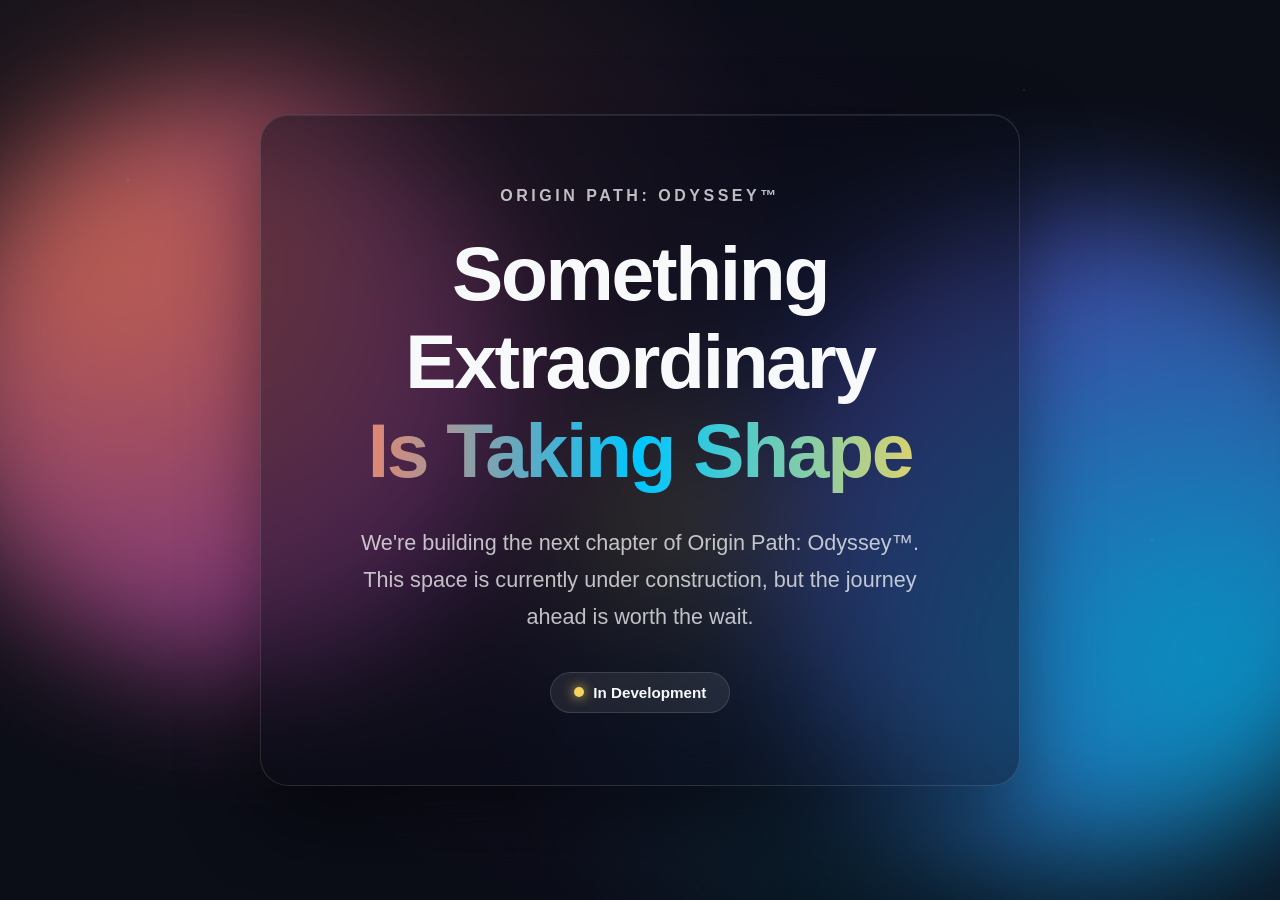
==== index.html @ 0b30554b "Add files via upload" ====
<!DOCTYPE html>
<html lang="en">
<head>
    <meta charset="UTF-8">
    <meta name="viewport" content="width=device-width, initial-scale=1.0">
    <title>Origin Path: Odyssey™ — Coming Soon</title>
    <style>
        :root {
            --deep-space: #0b0d17;
            --origin-glow: #ff7e5f;
            --odyssey-glow: #00c6ff;
            --accent-purple: #7b2cbf;
            --accent-gold: #f4d35e;
            --text-light: #f8f9fa;
            --text-muted: rgba(248, 249, 250, 0.75);
        }

        * {
            margin: 0;
            padding: 0;
            box-sizing: border-box;
        }

        html, body {
            height: 100%;
        }

        body {
            font-family: 'Segoe UI', Roboto, Helvetica, Arial, sans-serif;
            color: var(--text-light);
            background: var(--deep-space);
            overflow-x: hidden;
            display: flex;
            align-items: center;
            justify-content: center;
            text-align: center;
            padding: 2rem;
        }

        /* 3D animated background layers */
        .background {
            position: fixed;
            inset: 0;
            z-index: -1;
            perspective: 1200px;
            overflow: hidden;
            background: radial-gradient(circle at 20% 30%, rgba(255, 126, 95, 0.18), transparent 45%),
                        radial-gradient(circle at 80% 70%, rgba(0, 198, 255, 0.18), transparent 45%),
                        radial-gradient(circle at 50% 50%, rgba(123, 44, 191, 0.12), transparent 60%),
                        var(--deep-space);
        }

        .orb {
            position: absolute;
            border-radius: 50%;
            filter: blur(60px);
            opacity: 0.7;
            animation: float 18s ease-in-out infinite;
        }

        .orb-origin {
            width: 45vw;
            height: 45vw;
            max-width: 600px;
            max-height: 600px;
            background: radial-gradient(circle at 30% 30%, var(--origin-glow), var(--accent-purple));
            top: 10%;
            left: -5%;
            animation-delay: 0s;
        }

        .orb-odyssey {
            width: 50vw;
            height: 50vw;
            max-width: 700px;
            max-height: 700px;
            background: radial-gradient(circle at 70% 70%, var(--odyssey-glow), var(--accent-purple));
            bottom: 5%;
            right: -10%;
            animation-delay: -9s;
        }

        .orb-gold {
            width: 25vw;
            height: 25vw;
            max-width: 320px;
            max-height: 320px;
            background: radial-gradient(circle, var(--accent-gold), transparent 70%);
            top: 40%;
            left: 40%;
            opacity: 0.35;
            animation-delay: -4s;
            animation-duration: 22s;
        }

        @keyframes float {
            0%, 100% { transform: translate3d(0, 0, 0) rotate(0deg); }
            25% { transform: translate3d(4%, -6%, 80px) rotate(8deg); }
            50% { transform: translate3d(-3%, 5%, -60px) rotate(-5deg); }
            75% { transform: translate3d(6%, 3%, 40px) rotate(4deg); }
        }

        /* Subtle starfield */
        .stars {
            position: absolute;
            inset: 0;
            background-image:
                radial-gradient(2px 2px at 10% 20%, rgba(255,255,255,0.35), transparent),
                radial-gradient(1.5px 1.5px at 80% 10%, rgba(255,255,255,0.25), transparent),
                radial-gradient(1px 1px at 40% 80%, rgba(255,255,255,0.2), transparent),
                radial-gradient(2px 2px at 90% 60%, rgba(255,255,255,0.3), transparent),
                radial-gradient(1px 1px at 25% 55%, rgba(255,255,255,0.15), transparent);
            background-size: 100% 100%;
            opacity: 0.6;
        }

        /* Content card */
        .content {
            position: relative;
            z-index: 1;
            max-width: 760px;
            padding: clamp(2rem, 6vw, 4.5rem);
            border-radius: 28px;
            background: rgba(11, 13, 23, 0.45);
            backdrop-filter: blur(20px);
            -webkit-backdrop-filter: blur(20px);
            border: 1px solid rgba(255, 255, 255, 0.12);
            box-shadow:
                0 30px 80px rgba(0, 0, 0, 0.45),
                inset 0 1px 0 rgba(255, 255, 255, 0.08);
            transform-style: preserve-3d;
            animation: cardEntry 1.2s cubic-bezier(0.22, 1, 0.36, 1) both;
        }

        @keyframes cardEntry {
            from {
                opacity: 0;
                transform: translateY(40px) rotateX(10deg);
            }
            to {
                opacity: 1;
                transform: translateY(0) rotateX(0);
            }
        }

        .brand {
            display: block;
            margin-bottom: 1.5rem;
            font-size: clamp(0.85rem, 2vw, 1rem);
            font-weight: 600;
            letter-spacing: 0.22em;
            text-transform: uppercase;
            text-align: center;
            color: var(--text-muted);
        }

        h1 {
            font-size: clamp(2.4rem, 7vw, 4.8rem);
            font-weight: 800;
            line-height: 1.15;
            letter-spacing: -0.03em;
            margin-bottom: 1.25rem;
            color: var(--text-light);
        }

        h1 span {
            display: block;
            background: linear-gradient(90deg, var(--origin-glow), var(--odyssey-glow), var(--accent-gold));
            -webkit-background-clip: text;
            background-clip: text;
            color: transparent;
            padding-bottom: 0.15em;
        }

        p {
            font-size: clamp(1.05rem, 2.4vw, 1.35rem);
            line-height: 1.7;
            color: var(--text-muted);
            max-width: 560px;
            margin: 0 auto 2.25rem;
        }

        .status {
            display: inline-flex;
            align-items: center;
            gap: 0.6rem;
            padding: 0.7rem 1.4rem;
            border-radius: 999px;
            font-size: 0.95rem;
            font-weight: 600;
            color: var(--text-light);
            background: rgba(255, 255, 255, 0.08);
            border: 1px solid rgba(255, 255, 255, 0.12);
        }

        .status::before {
            content: '';
            width: 10px;
            height: 10px;
            border-radius: 50%;
            background: var(--accent-gold);
            box-shadow: 0 0 12px var(--accent-gold);
            animation: pulse 2s infinite;
        }

        @keyframes pulse {
            0%, 100% { opacity: 1; transform: scale(1); }
            50% { opacity: 0.6; transform: scale(0.85); }
        }

        /* Responsive tweaks */
        @media (max-width: 480px) {
            body {
                padding: 1.25rem;
            }

            .content {
                border-radius: 22px;
                padding: 2rem 1.5rem;
            }

            .brand {
                letter-spacing: 0.12em;
            }
        }
    </style>
</head>
<body>
    <div class="background" aria-hidden="true">
        <div class="stars"></div>
        <div class="orb orb-origin"></div>
        <div class="orb orb-odyssey"></div>
        <div class="orb orb-gold"></div>
    </div>

    <main class="content">
        <div class="brand">Origin Path: Odyssey™</div>
        <h1>Something Extraordinary <span>Is Taking Shape</span></h1>
        <p>We're building the next chapter of Origin Path: Odyssey™. This space is currently under construction, but the journey ahead is worth the wait.</p>
        <div class="status">In Development</div>
    </main>
</body>
</html>
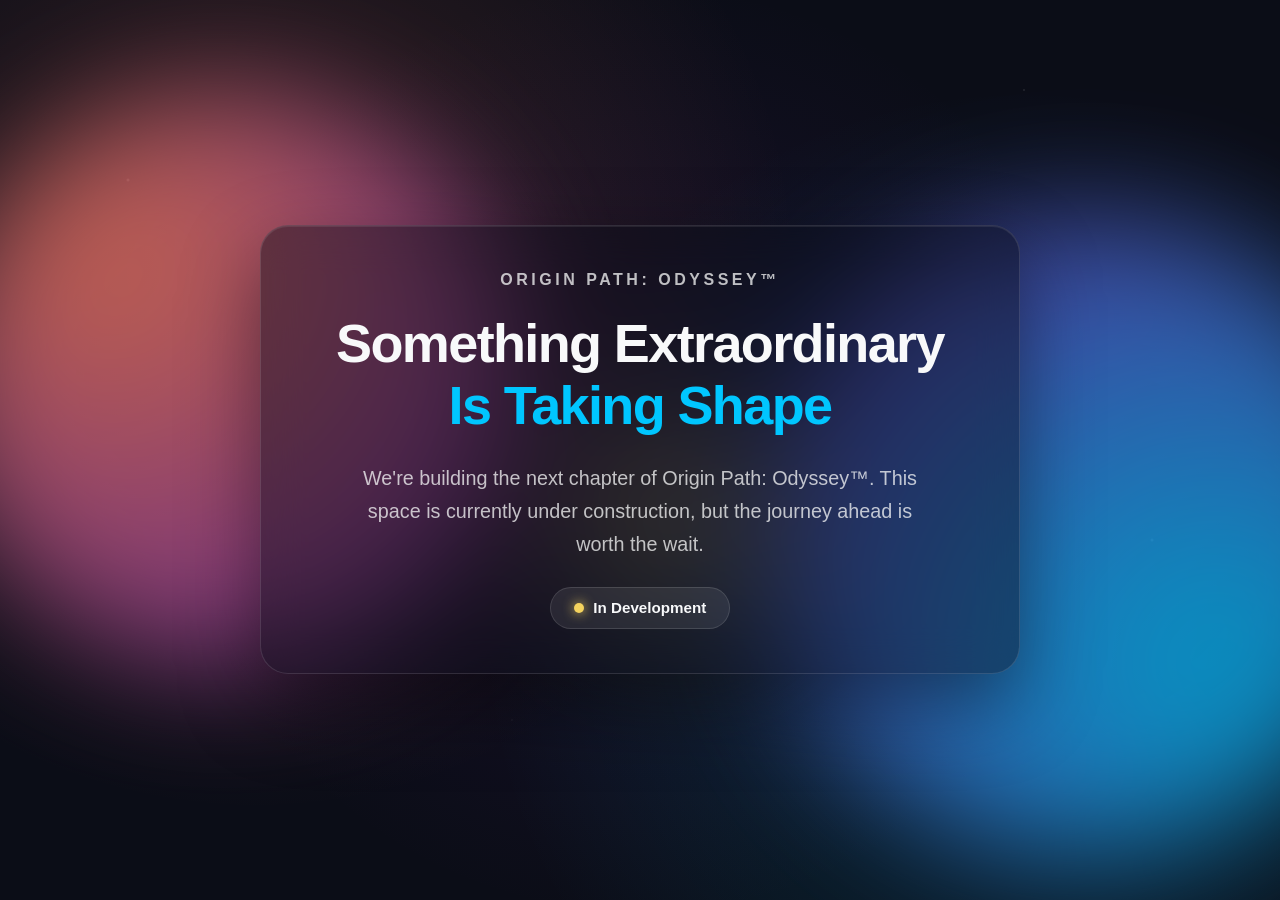
==== commit a2d9eb4a: "Refactor index.html for improved layout and styles Updated HTML structure and styles for the coming " ====
--- a/index.html
+++ b/index.html
@@ -23,6 +23,7 @@
 
         html, body {
             height: 100%;
+            color-scheme: dark;
         }
 
         body {
@@ -119,7 +120,8 @@
             position: relative;
             z-index: 1;
             max-width: 760px;
-            padding: clamp(2rem, 6vw, 4.5rem);
+            width: 100%;
+            padding: clamp(2rem, 5vh, 3.5rem) clamp(1.75rem, 5vw, 3.5rem);
             border-radius: 28px;
             background: rgba(11, 13, 23, 0.45);
             backdrop-filter: blur(20px);
@@ -145,7 +147,7 @@
 
         .brand {
             display: block;
-            margin-bottom: 1.5rem;
+            margin-bottom: clamp(1rem, 2.5vh, 1.5rem);
             font-size: clamp(0.85rem, 2vw, 1rem);
             font-weight: 600;
             letter-spacing: 0.22em;
@@ -155,29 +157,26 @@
         }
 
         h1 {
-            font-size: clamp(2.4rem, 7vw, 4.8rem);
+            font-size: clamp(2.2rem, 6vh, 4.2rem);
             font-weight: 800;
             line-height: 1.15;
             letter-spacing: -0.03em;
-            margin-bottom: 1.25rem;
+            margin-bottom: clamp(0.85rem, 2vh, 1.25rem);
             color: var(--text-light);
         }
 
         h1 span {
             display: block;
-            background: linear-gradient(90deg, var(--origin-glow), var(--odyssey-glow), var(--accent-gold));
-            -webkit-background-clip: text;
-            background-clip: text;
-            color: transparent;
+            color: var(--odyssey-glow);
             padding-bottom: 0.15em;
         }
 
         p {
-            font-size: clamp(1.05rem, 2.4vw, 1.35rem);
-            line-height: 1.7;
+            font-size: clamp(1rem, 2.2vh, 1.25rem);
+            line-height: 1.65;
             color: var(--text-muted);
             max-width: 560px;
-            margin: 0 auto 2.25rem;
+            margin: 0 auto clamp(1.5rem, 3vh, 2.25rem);
         }
 
         .status {
@@ -240,4 +239,4 @@
         <div class="status">In Development</div>
     </main>
 </body>
-</html>+</html>
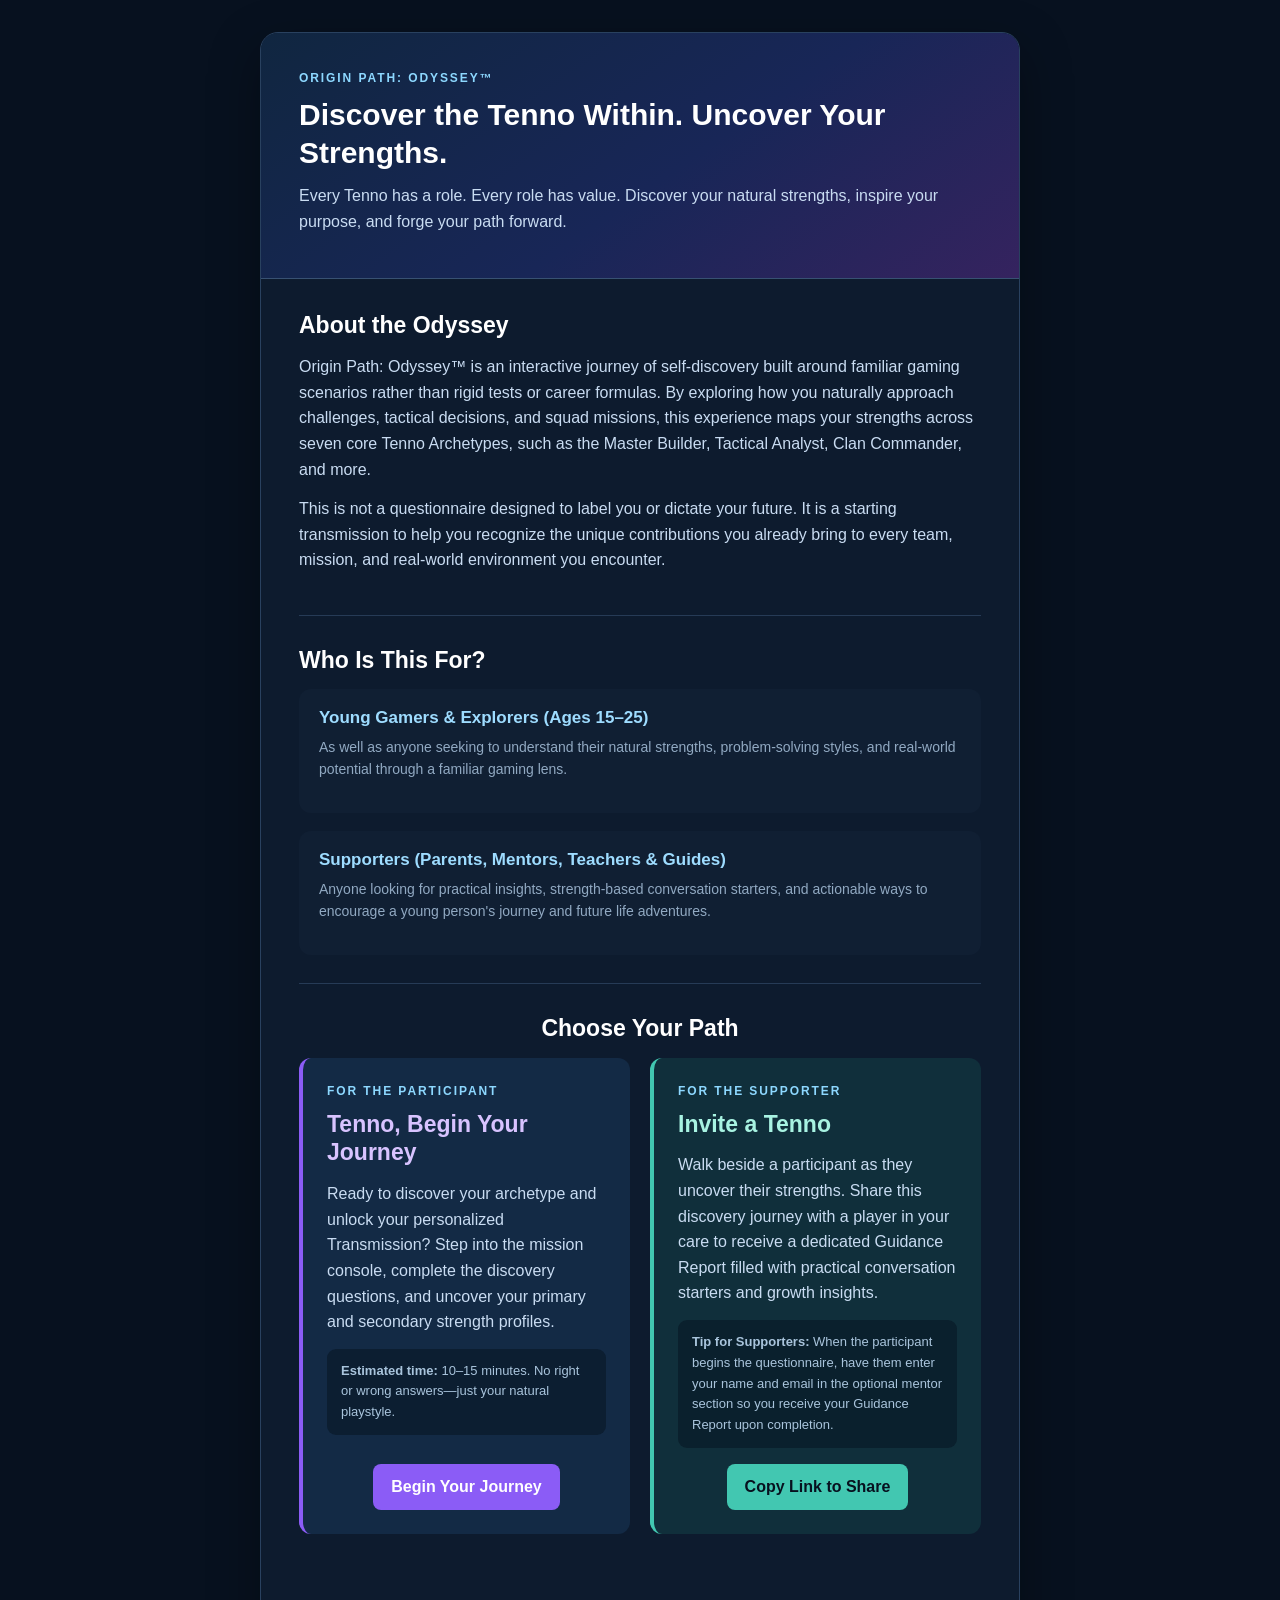
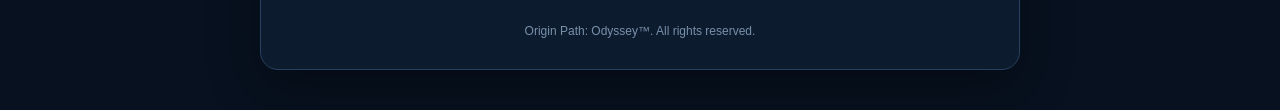
==== commit 0fb748ed: "Revise index.html for improved content and styling Updated the index.html file to enhance the conten" ====
--- a/index.html
+++ b/index.html
@@ -3,240 +3,136 @@
 <head>
     <meta charset="UTF-8">
     <meta name="viewport" content="width=device-width, initial-scale=1.0">
-    <title>Origin Path: Odyssey™ — Coming Soon</title>
-    <style>
-        :root {
-            --deep-space: #0b0d17;
-            --origin-glow: #ff7e5f;
-            --odyssey-glow: #00c6ff;
-            --accent-purple: #7b2cbf;
-            --accent-gold: #f4d35e;
-            --text-light: #f8f9fa;
-            --text-muted: rgba(248, 249, 250, 0.75);
-        }
+    <title>Origin Path: Odyssey™</title>
+    <meta name="description" content="Take the Origin Path: Odyssey™ questionnaire. An interactive self-discovery assessment for gamers to uncover their real-world strengths and Tenno archetype.">
+    <link rel="stylesheet" href="origin-path-theme.css">
+</head>
+<body class="opo-theme">
+    <main class="opo-page">
+        <div class="opo-shell">
+            <header class="opo-hero opo-hero--participant">
+                <div class="opo-eyebrow">ORIGIN PATH: ODYSSEY™</div>
+                <h1 class="opo-title">Discover the Tenno Within. Uncover Your Strengths.</h1>
+                <p class="opo-copy opo-copy--supporting">Every Tenno has a role. Every role has value. Discover your natural strengths, inspire your purpose, <span style="display: inline-block;">and forge your path forward.</span></p>
+            </header>
+            
+            <div class="opo-content">
+                <section class="opo-section">
+                    <h2 class="opo-heading">About the Odyssey</h2>
+                    <p class="opo-copy opo-copy--supporting">Origin Path: Odyssey™ is an interactive journey of self-discovery built around familiar gaming scenarios rather than rigid tests or career formulas. By exploring how you naturally approach challenges, tactical decisions, and squad missions, this experience maps your strengths across seven core Tenno Archetypes, such as the Master Builder, Tactical Analyst, Clan Commander, and more.</p>
+                    <p class="opo-copy opo-copy--supporting">This is not a questionnaire designed to label you or dictate your future. It is a starting transmission to help you recognize the unique contributions you already bring to every team, mission, and real-world environment you encounter.</p>
+                </section>
+                
+                <section class="opo-section">
+                    <h2 class="opo-heading">Who Is This For?</h2>
+                    <div class="opo-detail">
+                        <h3 class="opo-subheading">Young Gamers & Explorers (Ages 15–25)</h3>
+                        <p class="opo-copy opo-copy--muted">As well as anyone seeking to understand their natural strengths, problem-solving styles, and real-world potential through a familiar gaming lens.</p>
+                    </div>
+                    <div class="opo-detail">
+                        <h3 class="opo-subheading">Supporters (Parents, Mentors, Teachers & Guides)</h3>
+                        <p class="opo-copy opo-copy--muted">Anyone looking for practical insights, strength-based conversation starters, and actionable ways to encourage a young person's journey and future life adventures.</p>
+                    </div>
+                </section>
 
-        * {
-            margin: 0;
-            padding: 0;
-            box-sizing: border-box;
-        }
+                <section class="opo-section">
+                    <h2 class="opo-heading" style="text-align: center; margin-bottom: var(--opo-space-4);">Choose Your Path</h2>
+                    <div class="opo-grid">
+                        <!-- Participant Card -->
+                        <div class="opo-callout opo-callout--participant" style="display: flex; flex-direction: column; height: 100%;">
+                            <div class="opo-eyebrow">For the Participant</div>
+                            <h3 class="opo-heading">Tenno, Begin Your Journey</h3>
+                            <p class="opo-copy opo-copy--supporting">Ready to discover your archetype and unlock your personalized Transmission? Step into the mission console, complete the discovery questions, and uncover your primary and secondary strength profiles.</p>
+                            <div class="opo-consent-note" style="margin-bottom: var(--opo-space-4);">
+                                <strong>Estimated time:</strong> 10–15 minutes. No right or wrong answers—just your natural playstyle.
+                            </div>
+                            <div style="margin-top: auto; text-align: center;">
+                                <a href="https://docs.google.com/forms/d/e/1FAIpQLSe02_HW3LwtLW9-54R7fCjbgu-0sLxO1DxjgRzPtrcSCyArAg/viewform?usp=dialog" class="opo-button opo-button--participant" target="_blank" rel="noopener noreferrer" style="text-decoration: none;">
+                                    Begin Your Journey
+                                </a>
+                            </div>
+                        </div>
 
-        html, body {
-            height: 100%;
-            color-scheme: dark;
-        }
+                        <!-- Supporter Card -->
+                        <div class="opo-callout opo-callout--supporter" style="display: flex; flex-direction: column; height: 100%;">
+                            <div class="opo-eyebrow">For the Supporter</div>
+                            <h3 class="opo-heading">Invite a Tenno</h3>
+                            <p class="opo-copy opo-copy--supporting">Walk beside a participant as they uncover their strengths. Share this discovery journey with a player in your care to receive a dedicated Guidance Report filled with practical conversation starters and growth insights.</p>
+                            <div class="opo-consent-note" style="margin-bottom: var(--opo-space-4);">
+                                <strong>Tip for Supporters:</strong> When the participant begins the questionnaire, have them enter your name and email in the optional mentor section so you receive your Guidance Report upon completion.
+                            </div>
+                            <div style="margin-top: auto; text-align: center;">
+                                <button class="opo-button opo-button--supporter" onclick="copyLink(this)" style="cursor: pointer;">
+                                    Copy Link to Share
+                                </button>
+                            </div>
+                        </div>
+                    </div>
+                </section>
+            </div>
+            
+            <footer class="opo-footer">
+                Origin Path: Odyssey™. All rights reserved.
+            </footer>
+        </div>
+    </main>
 
-        body {
-            font-family: 'Segoe UI', Roboto, Helvetica, Arial, sans-serif;
-            color: var(--text-light);
-            background: var(--deep-space);
-            overflow-x: hidden;
-            display: flex;
-            align-items: center;
-            justify-content: center;
-            text-align: center;
-            padding: 2rem;
-        }
-
-        /* 3D animated background layers */
-        .background {
-            position: fixed;
-            inset: 0;
-            z-index: -1;
-            perspective: 1200px;
-            overflow: hidden;
-            background: radial-gradient(circle at 20% 30%, rgba(255, 126, 95, 0.18), transparent 45%),
-                        radial-gradient(circle at 80% 70%, rgba(0, 198, 255, 0.18), transparent 45%),
-                        radial-gradient(circle at 50% 50%, rgba(123, 44, 191, 0.12), transparent 60%),
-                        var(--deep-space);
-        }
-
-        .orb {
-            position: absolute;
-            border-radius: 50%;
-            filter: blur(60px);
-            opacity: 0.7;
-            animation: float 18s ease-in-out infinite;
-        }
-
-        .orb-origin {
-            width: 45vw;
-            height: 45vw;
-            max-width: 600px;
-            max-height: 600px;
-            background: radial-gradient(circle at 30% 30%, var(--origin-glow), var(--accent-purple));
-            top: 10%;
-            left: -5%;
-            animation-delay: 0s;
-        }
-
-        .orb-odyssey {
-            width: 50vw;
-            height: 50vw;
-            max-width: 700px;
-            max-height: 700px;
-            background: radial-gradient(circle at 70% 70%, var(--odyssey-glow), var(--accent-purple));
-            bottom: 5%;
-            right: -10%;
-            animation-delay: -9s;
-        }
-
-        .orb-gold {
-            width: 25vw;
-            height: 25vw;
-            max-width: 320px;
-            max-height: 320px;
-            background: radial-gradient(circle, var(--accent-gold), transparent 70%);
-            top: 40%;
-            left: 40%;
-            opacity: 0.35;
-            animation-delay: -4s;
-            animation-duration: 22s;
-        }
-
-        @keyframes float {
-            0%, 100% { transform: translate3d(0, 0, 0) rotate(0deg); }
-            25% { transform: translate3d(4%, -6%, 80px) rotate(8deg); }
-            50% { transform: translate3d(-3%, 5%, -60px) rotate(-5deg); }
-            75% { transform: translate3d(6%, 3%, 40px) rotate(4deg); }
-        }
-
-        /* Subtle starfield */
-        .stars {
-            position: absolute;
-            inset: 0;
-            background-image:
-                radial-gradient(2px 2px at 10% 20%, rgba(255,255,255,0.35), transparent),
-                radial-gradient(1.5px 1.5px at 80% 10%, rgba(255,255,255,0.25), transparent),
-                radial-gradient(1px 1px at 40% 80%, rgba(255,255,255,0.2), transparent),
-                radial-gradient(2px 2px at 90% 60%, rgba(255,255,255,0.3), transparent),
-                radial-gradient(1px 1px at 25% 55%, rgba(255,255,255,0.15), transparent);
-            background-size: 100% 100%;
-            opacity: 0.6;
-        }
-
-        /* Content card */
-        .content {
-            position: relative;
-            z-index: 1;
-            max-width: 760px;
-            width: 100%;
-            padding: clamp(2rem, 5vh, 3.5rem) clamp(1.75rem, 5vw, 3.5rem);
-            border-radius: 28px;
-            background: rgba(11, 13, 23, 0.45);
-            backdrop-filter: blur(20px);
-            -webkit-backdrop-filter: blur(20px);
-            border: 1px solid rgba(255, 255, 255, 0.12);
-            box-shadow:
-                0 30px 80px rgba(0, 0, 0, 0.45),
-                inset 0 1px 0 rgba(255, 255, 255, 0.08);
-            transform-style: preserve-3d;
-            animation: cardEntry 1.2s cubic-bezier(0.22, 1, 0.36, 1) both;
-        }
-
-        @keyframes cardEntry {
-            from {
-                opacity: 0;
-                transform: translateY(40px) rotateX(10deg);
-            }
-            to {
-                opacity: 1;
-                transform: translateY(0) rotateX(0);
+    <script>
+        function copyLink(button) {
+            const link = "https://docs.google.com/forms/d/e/1FAIpQLSe02_HW3LwtLW9-54R7fCjbgu-0sLxO1DxjgRzPtrcSCyArAg/viewform?usp=dialog";
+            
+            if (navigator.clipboard && window.isSecureContext) {
+                // navigator.clipboard API method
+                navigator.clipboard.writeText(link).then(function() {
+                    handleSuccess(button);
+                }).catch(function(err) {
+                    fallbackCopy(link, button);
+                });
+            } else {
+                // Fallback method
+                fallbackCopy(link, button);
             }
         }
+        
+        function fallbackCopy(text, button) {
+            var textArea = document.createElement("textarea");
+            textArea.value = text;
+            
+            // Move it off-screen
+            textArea.style.position = "fixed";
+            textArea.style.top = "0";
+            textArea.style.left = "0";
+            textArea.style.width = "2em";
+            textArea.style.height = "2em";
+            textArea.style.padding = "0";
+            textArea.style.border = "none";
+            textArea.style.outline = "none";
+            textArea.style.boxShadow = "none";
+            textArea.style.background = "transparent";
+            document.body.appendChild(textArea);
+            textArea.focus();
+            textArea.select();
 
-        .brand {
-            display: block;
-            margin-bottom: clamp(1rem, 2.5vh, 1.5rem);
-            font-size: clamp(0.85rem, 2vw, 1rem);
-            font-weight: 600;
-            letter-spacing: 0.22em;
-            text-transform: uppercase;
-            text-align: center;
-            color: var(--text-muted);
+            try {
+                document.execCommand('copy');
+                handleSuccess(button);
+            } catch (err) {
+                console.error('Fallback copy failed', err);
+            }
+            document.body.removeChild(textArea);
         }
-
-        h1 {
-            font-size: clamp(2.2rem, 6vh, 4.2rem);
-            font-weight: 800;
-            line-height: 1.15;
-            letter-spacing: -0.03em;
-            margin-bottom: clamp(0.85rem, 2vh, 1.25rem);
-            color: var(--text-light);
+        
+        function handleSuccess(button) {
+            const originalText = button.innerText;
+            button.innerText = "Link Copied!";
+            button.classList.add("opo-button--participant");
+            button.classList.remove("opo-button--supporter");
+            setTimeout(function() {
+                button.innerText = originalText;
+                button.classList.add("opo-button--supporter");
+                button.classList.remove("opo-button--participant");
+            }, 2500);
         }
-
-        h1 span {
-            display: block;
-            color: var(--odyssey-glow);
-            padding-bottom: 0.15em;
-        }
-
-        p {
-            font-size: clamp(1rem, 2.2vh, 1.25rem);
-            line-height: 1.65;
-            color: var(--text-muted);
-            max-width: 560px;
-            margin: 0 auto clamp(1.5rem, 3vh, 2.25rem);
-        }
-
-        .status {
-            display: inline-flex;
-            align-items: center;
-            gap: 0.6rem;
-            padding: 0.7rem 1.4rem;
-            border-radius: 999px;
-            font-size: 0.95rem;
-            font-weight: 600;
-            color: var(--text-light);
-            background: rgba(255, 255, 255, 0.08);
-            border: 1px solid rgba(255, 255, 255, 0.12);
-        }
-
-        .status::before {
-            content: '';
-            width: 10px;
-            height: 10px;
-            border-radius: 50%;
-            background: var(--accent-gold);
-            box-shadow: 0 0 12px var(--accent-gold);
-            animation: pulse 2s infinite;
-        }
-
-        @keyframes pulse {
-            0%, 100% { opacity: 1; transform: scale(1); }
-            50% { opacity: 0.6; transform: scale(0.85); }
-        }
-
-        /* Responsive tweaks */
-        @media (max-width: 480px) {
-            body {
-                padding: 1.25rem;
-            }
-
-            .content {
-                border-radius: 22px;
-                padding: 2rem 1.5rem;
-            }
-
-            .brand {
-                letter-spacing: 0.12em;
-            }
-        }
-    </style>
-</head>
-<body>
-    <div class="background" aria-hidden="true">
-        <div class="stars"></div>
-        <div class="orb orb-origin"></div>
-        <div class="orb orb-odyssey"></div>
-        <div class="orb orb-gold"></div>
-    </div>
-
-    <main class="content">
-        <div class="brand">Origin Path: Odyssey™</div>
-        <h1>Something Extraordinary <span>Is Taking Shape</span></h1>
-        <p>We're building the next chapter of Origin Path: Odyssey™. This space is currently under construction, but the journey ahead is worth the wait.</p>
-        <div class="status">In Development</div>
-    </main>
+    </script>
 </body>
 </html>
--- a/origin-path-theme.css
+++ b/origin-path-theme.css
@@ -0,0 +1,190 @@
+:root {
+  color-scheme: dark;
+
+  --opo-font-sans: Arial, Helvetica, sans-serif;
+
+  --opo-canvas: #07111f;
+  --opo-shell: #0d1b2e;
+  --opo-shell-border: #29415f;
+  --opo-hero-border: #385172;
+  --opo-divider: #263b56;
+  --opo-card: #12243b;
+  --opo-card-border: #335170;
+  --opo-detail: #101f33;
+  --opo-note: #101c2c;
+  --opo-closing: #17223b;
+  --opo-consent-note: rgba(6, 20, 34, 0.55);
+
+  --opo-heading: #ffffff;
+  --opo-body: #dbeafe;
+  --opo-copy: #c9dcf2;
+  --opo-label: #8dd8ff;
+  --opo-detail-heading: #9edcff;
+  --opo-muted: #91a9c2;
+  --opo-consent-text: #a9c4dc;
+  --opo-footer: #7990aa;
+
+  --opo-participant-hero-start: #102640;
+  --opo-participant-hero-mid: #182657;
+  --opo-participant-hero-end: #35235f;
+  --opo-participant-surface: #132a45;
+  --opo-participant-accent: #8b5cf6;
+  --opo-participant-title: #d8c3ff;
+  --opo-participant-percentage: #d6b4ff;
+
+  --opo-supporter-hero-start: #102640;
+  --opo-supporter-hero-mid: #18385a;
+  --opo-supporter-hero-end: #214c4d;
+  --opo-supporter-surface: #102f3b;
+  --opo-supporter-accent: #42c7b1;
+  --opo-supporter-title: #a8f3e2;
+  --opo-supporter-percentage: #91f0d7;
+
+  --opo-caution: #f59e0b;
+  --opo-caution-text: #211300;
+  --opo-reflection: #251d43;
+  --opo-reflection-accent: #c084fc;
+  --opo-reflection-text: #f3e8ff;
+  --opo-guidance: #102c2f;
+  --opo-guidance-border: #2c6666;
+  --opo-guidance-text: #9ff3df;
+  --opo-gold-surface: #30250e;
+  --opo-gold-border: #725b1d;
+  --opo-gold-text: #fde68a;
+  --opo-badge: #fbbf24;
+  --opo-badge-text: #211500;
+
+  --opo-space-1: 4px;
+  --opo-space-2: 8px;
+  --opo-space-3: 12px;
+  --opo-space-4: 16px;
+  --opo-space-5: 20px;
+  --opo-space-6: 24px;
+  --opo-space-7: 28px;
+  --opo-space-8: 32px;
+  --opo-space-9: 36px;
+  --opo-space-10: 40px;
+
+  --opo-radius-note: 8px;
+  --opo-radius-motto: 10px;
+  --opo-radius-block: 12px;
+  --opo-radius-card: 14px;
+  --opo-radius-shell: 18px;
+  --opo-radius-pill: 999px;
+
+  --opo-shadow-shell: 0 18px 50px rgba(0, 0, 0, 0.35);
+  --opo-reading-width: 760px;
+  --opo-page-width: 1120px;
+}
+
+*, *::before, *::after { box-sizing: border-box; }
+
+body.opo-theme {
+  margin: 0;
+  background: var(--opo-canvas);
+  color: var(--opo-body);
+  font-family: var(--opo-font-sans);
+  font-size: 16px;
+  line-height: 1.6;
+}
+
+.opo-page {
+  width: min(100% - 24px, var(--opo-page-width));
+  margin: 0 auto;
+  padding: var(--opo-space-8) 0 var(--opo-space-10);
+}
+
+.opo-shell {
+  width: min(100%, var(--opo-reading-width));
+  margin: 0 auto;
+  overflow: hidden;
+  background: var(--opo-shell);
+  border: 1px solid var(--opo-shell-border);
+  border-radius: var(--opo-radius-shell);
+  box-shadow: var(--opo-shadow-shell);
+}
+
+.opo-status {
+  padding: 9px 18px;
+  background: var(--opo-caution);
+  color: var(--opo-caution-text);
+  font-size: 12px;
+  font-weight: 700;
+  letter-spacing: .08em;
+  text-align: center;
+  text-transform: uppercase;
+}
+
+.opo-hero { padding: 36px 38px 30px; border-bottom: 1px solid var(--opo-hero-border); }
+.opo-hero--participant { background: linear-gradient(145deg, var(--opo-participant-hero-start), var(--opo-participant-hero-mid) 55%, var(--opo-participant-hero-end)); }
+.opo-hero--supporter { background: linear-gradient(145deg, var(--opo-supporter-hero-start), var(--opo-supporter-hero-mid) 55%, var(--opo-supporter-hero-end)); }
+
+.opo-content { padding: var(--opo-space-8) 38px var(--opo-space-10); }
+.opo-section { margin-bottom: 30px; padding-bottom: var(--opo-space-7); border-bottom: 1px solid var(--opo-divider); }
+.opo-section:last-child { margin-bottom: 0; border-bottom: 0; }
+
+.opo-eyebrow {
+  margin: 0 0 var(--opo-space-2);
+  color: var(--opo-label);
+  font-size: 12px;
+  font-weight: 700;
+  letter-spacing: .16em;
+  text-transform: uppercase;
+}
+
+.opo-title, .opo-heading, .opo-subheading { margin-top: 0; color: var(--opo-heading); line-height: 1.25; }
+.opo-title { margin-bottom: var(--opo-space-3); font-size: 30px; }
+.opo-heading { margin-bottom: 14px; font-size: 23px; }
+.opo-subheading { margin-bottom: var(--opo-space-2); font-size: 17px; }
+.opo-copy { margin: 0 0 14px; }
+.opo-copy--supporting { color: var(--opo-copy); }
+.opo-copy--muted { color: var(--opo-muted); font-size: 14px; }
+
+.opo-consent-note { padding: var(--opo-space-3) 14px; background: var(--opo-consent-note); border-radius: 9px; color: var(--opo-consent-text); font-size: 13px; }
+.opo-closing { padding: var(--opo-space-6); background: var(--opo-closing); border-radius: var(--opo-radius-block); text-align: center; }
+
+.opo-grid { display: grid; grid-template-columns: repeat(2, minmax(0, 1fr)); gap: var(--opo-space-5); }
+.opo-card { padding: var(--opo-space-5); background: var(--opo-card); border: 1px solid var(--opo-card-border); border-radius: var(--opo-radius-card); }
+.opo-card__label { margin-bottom: 6px; color: var(--opo-label); font-size: 11px; font-weight: 700; letter-spacing: .12em; text-transform: uppercase; }
+.opo-card__name { color: var(--opo-heading); font-size: 19px; font-weight: 700; }
+.opo-card__percentage { margin-top: var(--opo-space-1); font-size: 25px; font-weight: 700; }
+.opo-card__percentage--participant { color: var(--opo-participant-percentage); }
+.opo-card__percentage--supporter { color: var(--opo-supporter-percentage); }
+
+.opo-callout { padding: var(--opo-space-6); border-left: 4px solid; border-radius: var(--opo-radius-block); }
+.opo-callout--participant { background: var(--opo-participant-surface); border-left-color: var(--opo-participant-accent); }
+.opo-callout--participant .opo-heading { color: var(--opo-participant-title); }
+.opo-callout--supporter { background: var(--opo-supporter-surface); border-left-color: var(--opo-supporter-accent); }
+.opo-callout--supporter .opo-heading { color: var(--opo-supporter-title); }
+
+.opo-detail { padding: 18px var(--opo-space-5); background: var(--opo-detail); border-radius: var(--opo-radius-block); }
+.opo-detail + .opo-detail { margin-top: 18px; }
+.opo-detail .opo-subheading { color: var(--opo-detail-heading); }
+
+.opo-panel { padding: var(--opo-space-6); border: 1px solid; border-radius: var(--opo-radius-card); }
+.opo-panel--reflection { background: var(--opo-reflection); border-color: var(--opo-reflection-accent); color: var(--opo-reflection-text); }
+.opo-panel--guidance { background: var(--opo-guidance); border-color: var(--opo-guidance-border); }
+.opo-panel--guidance .opo-heading, .opo-panel--guidance .opo-subheading { color: var(--opo-guidance-text); }
+.opo-panel--gold { background: var(--opo-gold-surface); border-color: var(--opo-gold-border); }
+.opo-panel--gold .opo-heading { color: var(--opo-gold-text); }
+
+.opo-pill { display: inline-block; padding: 5px 10px; border-radius: var(--opo-radius-pill); background: var(--opo-badge); color: var(--opo-badge-text); font-size: 12px; font-weight: 700; }
+.opo-tie-note { color: var(--opo-gold-text); font-size: 14px; }
+.opo-button { display: inline-flex; align-items: center; justify-content: center; min-height: 44px; padding: 10px 18px; border: 0; border-radius: var(--opo-radius-note); color: var(--opo-heading); font: inherit; font-weight: 700; text-decoration: none; }
+.opo-button--participant { background: var(--opo-participant-accent); }
+.opo-button--supporter { background: var(--opo-supporter-accent); color: var(--opo-canvas); }
+.opo-button--disabled { cursor: not-allowed; filter: saturate(.35); opacity: .58; }
+.opo-button:focus-visible { outline: 3px solid var(--opo-label); outline-offset: 3px; }
+
+.opo-footer { padding: var(--opo-space-5) 38px var(--opo-space-7); color: var(--opo-footer); font-size: 12px; text-align: center; }
+
+@media (max-width: 620px) {
+  .opo-page { width: min(100% - 16px, var(--opo-page-width)); padding-top: var(--opo-space-3); }
+  .opo-hero, .opo-content, .opo-footer { padding-left: 22px; padding-right: 22px; }
+  .opo-grid { grid-template-columns: 1fr; gap: var(--opo-space-3); }
+  .opo-title { font-size: 25px; }
+}
+
+@media (prefers-reduced-motion: reduce) {
+  *, *::before, *::after { scroll-behavior: auto !important; transition-duration: .01ms !important; animation-duration: .01ms !important; animation-iteration-count: 1 !important; }
+}
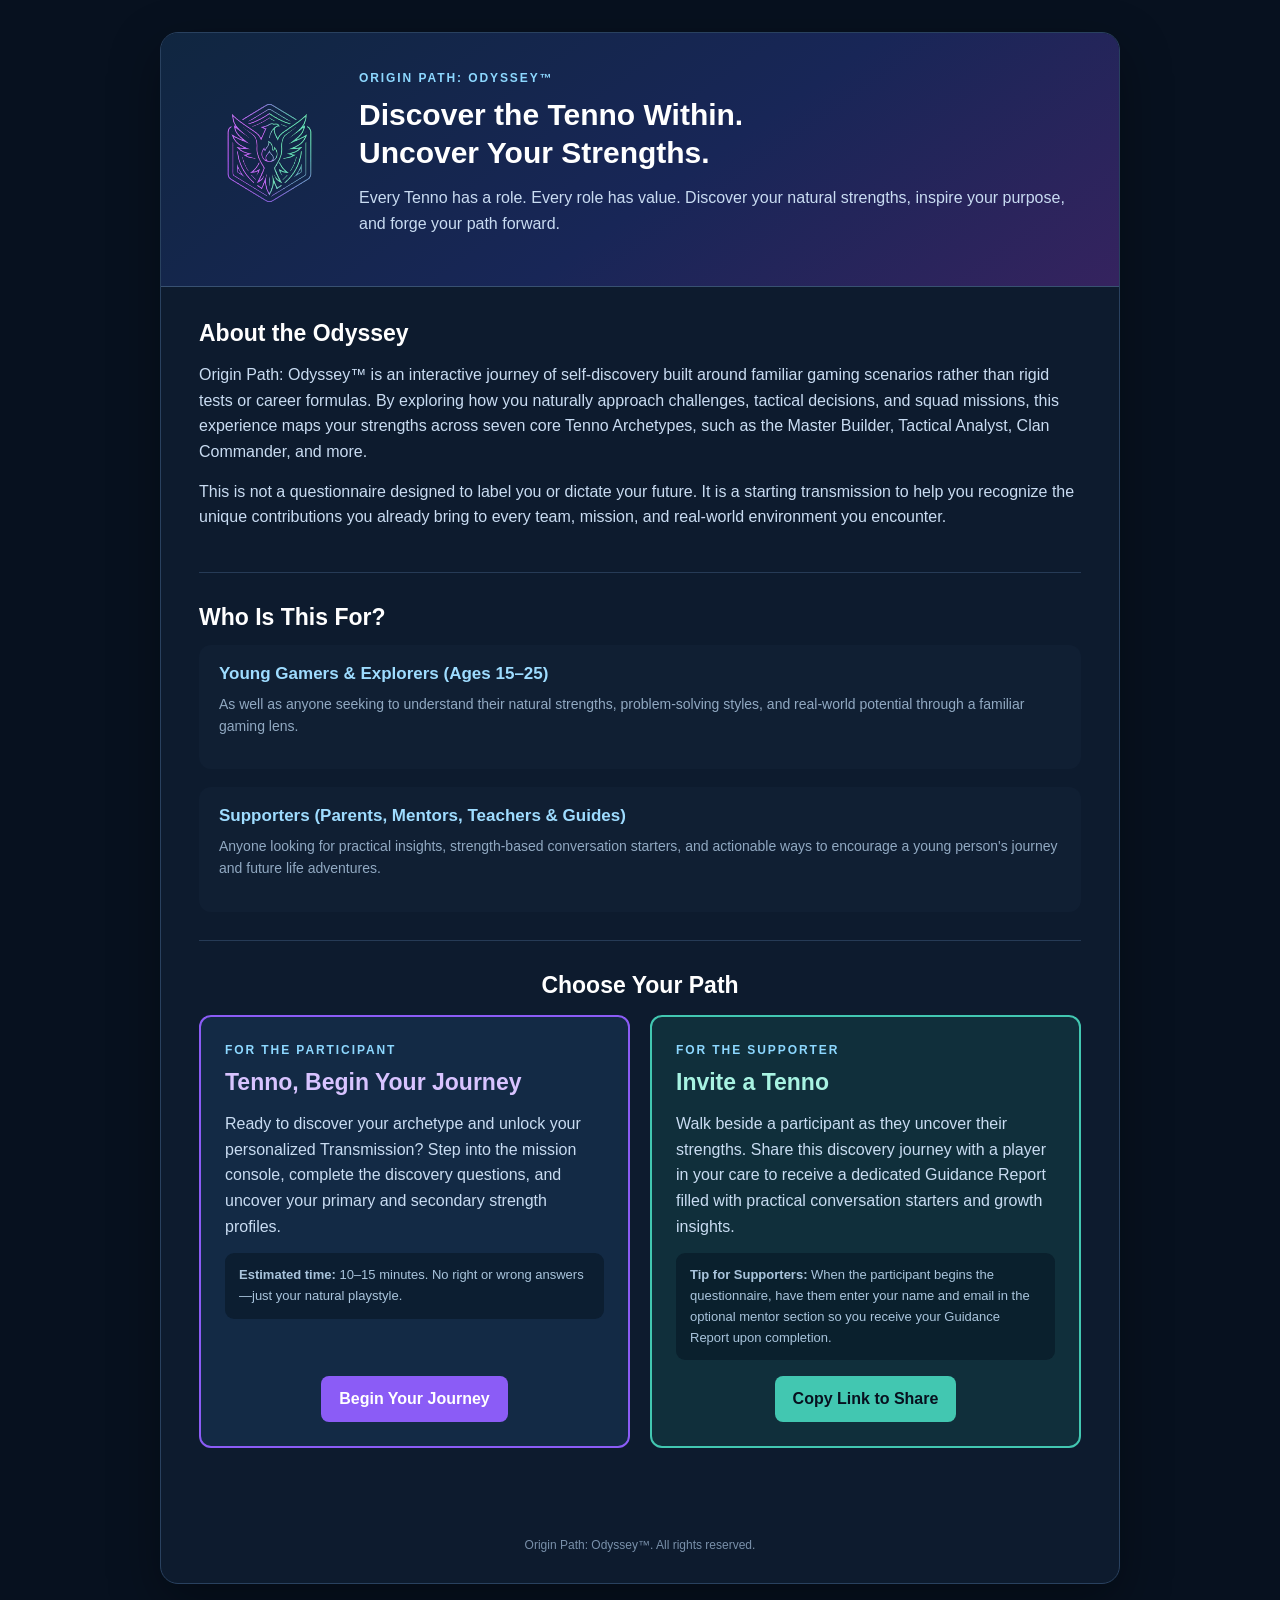
==== commit 79e91ac0: "Updated Files to get logo on the correct places." ====
--- a/index.html
+++ b/index.html
@@ -1,138 +1,145 @@
-<!DOCTYPE html>
-<html lang="en">
-<head>
-    <meta charset="UTF-8">
-    <meta name="viewport" content="width=device-width, initial-scale=1.0">
-    <title>Origin Path: Odyssey™</title>
-    <meta name="description" content="Take the Origin Path: Odyssey™ questionnaire. An interactive self-discovery assessment for gamers to uncover their real-world strengths and Tenno archetype.">
-    <link rel="stylesheet" href="origin-path-theme.css">
-</head>
-<body class="opo-theme">
-    <main class="opo-page">
-        <div class="opo-shell">
-            <header class="opo-hero opo-hero--participant">
-                <div class="opo-eyebrow">ORIGIN PATH: ODYSSEY™</div>
-                <h1 class="opo-title">Discover the Tenno Within. Uncover Your Strengths.</h1>
-                <p class="opo-copy opo-copy--supporting">Every Tenno has a role. Every role has value. Discover your natural strengths, inspire your purpose, <span style="display: inline-block;">and forge your path forward.</span></p>
-            </header>
-            
-            <div class="opo-content">
-                <section class="opo-section">
-                    <h2 class="opo-heading">About the Odyssey</h2>
-                    <p class="opo-copy opo-copy--supporting">Origin Path: Odyssey™ is an interactive journey of self-discovery built around familiar gaming scenarios rather than rigid tests or career formulas. By exploring how you naturally approach challenges, tactical decisions, and squad missions, this experience maps your strengths across seven core Tenno Archetypes, such as the Master Builder, Tactical Analyst, Clan Commander, and more.</p>
-                    <p class="opo-copy opo-copy--supporting">This is not a questionnaire designed to label you or dictate your future. It is a starting transmission to help you recognize the unique contributions you already bring to every team, mission, and real-world environment you encounter.</p>
-                </section>
-                
-                <section class="opo-section">
-                    <h2 class="opo-heading">Who Is This For?</h2>
-                    <div class="opo-detail">
-                        <h3 class="opo-subheading">Young Gamers & Explorers (Ages 15–25)</h3>
-                        <p class="opo-copy opo-copy--muted">As well as anyone seeking to understand their natural strengths, problem-solving styles, and real-world potential through a familiar gaming lens.</p>
-                    </div>
-                    <div class="opo-detail">
-                        <h3 class="opo-subheading">Supporters (Parents, Mentors, Teachers & Guides)</h3>
-                        <p class="opo-copy opo-copy--muted">Anyone looking for practical insights, strength-based conversation starters, and actionable ways to encourage a young person's journey and future life adventures.</p>
-                    </div>
-                </section>
-
-                <section class="opo-section">
-                    <h2 class="opo-heading" style="text-align: center; margin-bottom: var(--opo-space-4);">Choose Your Path</h2>
-                    <div class="opo-grid">
-                        <!-- Participant Card -->
-                        <div class="opo-callout opo-callout--participant" style="display: flex; flex-direction: column; height: 100%;">
-                            <div class="opo-eyebrow">For the Participant</div>
-                            <h3 class="opo-heading">Tenno, Begin Your Journey</h3>
-                            <p class="opo-copy opo-copy--supporting">Ready to discover your archetype and unlock your personalized Transmission? Step into the mission console, complete the discovery questions, and uncover your primary and secondary strength profiles.</p>
-                            <div class="opo-consent-note" style="margin-bottom: var(--opo-space-4);">
-                                <strong>Estimated time:</strong> 10–15 minutes. No right or wrong answers—just your natural playstyle.
-                            </div>
-                            <div style="margin-top: auto; text-align: center;">
-                                <a href="https://docs.google.com/forms/d/e/1FAIpQLSe02_HW3LwtLW9-54R7fCjbgu-0sLxO1DxjgRzPtrcSCyArAg/viewform?usp=dialog" class="opo-button opo-button--participant" target="_blank" rel="noopener noreferrer" style="text-decoration: none;">
-                                    Begin Your Journey
-                                </a>
-                            </div>
-                        </div>
-
-                        <!-- Supporter Card -->
-                        <div class="opo-callout opo-callout--supporter" style="display: flex; flex-direction: column; height: 100%;">
-                            <div class="opo-eyebrow">For the Supporter</div>
-                            <h3 class="opo-heading">Invite a Tenno</h3>
-                            <p class="opo-copy opo-copy--supporting">Walk beside a participant as they uncover their strengths. Share this discovery journey with a player in your care to receive a dedicated Guidance Report filled with practical conversation starters and growth insights.</p>
-                            <div class="opo-consent-note" style="margin-bottom: var(--opo-space-4);">
-                                <strong>Tip for Supporters:</strong> When the participant begins the questionnaire, have them enter your name and email in the optional mentor section so you receive your Guidance Report upon completion.
-                            </div>
-                            <div style="margin-top: auto; text-align: center;">
-                                <button class="opo-button opo-button--supporter" onclick="copyLink(this)" style="cursor: pointer;">
-                                    Copy Link to Share
-                                </button>
-                            </div>
-                        </div>
-                    </div>
-                </section>
-            </div>
-            
-            <footer class="opo-footer">
-                Origin Path: Odyssey™. All rights reserved.
-            </footer>
-        </div>
-    </main>
-
-    <script>
-        function copyLink(button) {
-            const link = "https://docs.google.com/forms/d/e/1FAIpQLSe02_HW3LwtLW9-54R7fCjbgu-0sLxO1DxjgRzPtrcSCyArAg/viewform?usp=dialog";
-            
-            if (navigator.clipboard && window.isSecureContext) {
-                // navigator.clipboard API method
-                navigator.clipboard.writeText(link).then(function() {
-                    handleSuccess(button);
-                }).catch(function(err) {
-                    fallbackCopy(link, button);
-                });
-            } else {
-                // Fallback method
-                fallbackCopy(link, button);
-            }
-        }
-        
-        function fallbackCopy(text, button) {
-            var textArea = document.createElement("textarea");
-            textArea.value = text;
-            
-            // Move it off-screen
-            textArea.style.position = "fixed";
-            textArea.style.top = "0";
-            textArea.style.left = "0";
-            textArea.style.width = "2em";
-            textArea.style.height = "2em";
-            textArea.style.padding = "0";
-            textArea.style.border = "none";
-            textArea.style.outline = "none";
-            textArea.style.boxShadow = "none";
-            textArea.style.background = "transparent";
-            document.body.appendChild(textArea);
-            textArea.focus();
-            textArea.select();
-
-            try {
-                document.execCommand('copy');
-                handleSuccess(button);
-            } catch (err) {
-                console.error('Fallback copy failed', err);
-            }
-            document.body.removeChild(textArea);
-        }
-        
-        function handleSuccess(button) {
-            const originalText = button.innerText;
-            button.innerText = "Link Copied!";
-            button.classList.add("opo-button--participant");
-            button.classList.remove("opo-button--supporter");
-            setTimeout(function() {
-                button.innerText = originalText;
-                button.classList.add("opo-button--supporter");
-                button.classList.remove("opo-button--participant");
-            }, 2500);
-        }
-    </script>
-</body>
-</html>
+<!DOCTYPE html>
+<html lang="en">
+<head>
+    <meta charset="UTF-8">
+    <meta name="viewport" content="width=device-width, initial-scale=1.0">
+    <title>Origin Path: Odyssey™</title>
+    <meta name="description" content="Take the Origin Path: Odyssey™ questionnaire. An interactive self-discovery assessment for gamers to uncover their real-world strengths and Tenno archetype.">
+    <link rel="icon" type="image/svg+xml" href="favicon.svg">
+    <link rel="apple-touch-icon" href="favicon.png">
+    <link rel="stylesheet" href="origin-path-theme.css">
+</head>
+<body class="opo-theme">
+    <main class="opo-page">
+        <div class="opo-shell">
+            <header class="opo-hero opo-hero--participant">
+                <div class="opo-hero-header">
+                    <img src="favicon.svg" alt="Origin Path Logo" class="opo-logo">
+                    <div>
+                        <div class="opo-eyebrow">ORIGIN PATH: ODYSSEY™</div>
+                        <h1 class="opo-title">Discover the Tenno Within.<br>Uncover Your Strengths.</h1>
+                        <p class="opo-copy opo-copy--supporting" style="margin-top: 14px; margin-bottom: 0;">Every Tenno has a role. Every role has value. Discover your natural strengths, inspire your purpose, <span style="display: inline-block;">and forge your path forward.</span></p>
+                    </div>
+                </div>
+            </header>
+            
+            <div class="opo-content">
+                <section class="opo-section">
+                    <h2 class="opo-heading">About the Odyssey</h2>
+                    <p class="opo-copy opo-copy--supporting">Origin Path: Odyssey™ is an interactive journey of self-discovery built around familiar gaming scenarios rather than rigid tests or career formulas. By exploring how you naturally approach challenges, tactical decisions, and squad missions, this experience maps your strengths across seven core Tenno Archetypes, such as the Master Builder, Tactical Analyst, Clan Commander, and more.</p>
+                    <p class="opo-copy opo-copy--supporting">This is not a questionnaire designed to label you or dictate your future. It is a starting transmission to help you recognize the unique contributions you already bring to every team, mission, and real-world environment you encounter.</p>
+                </section>
+                
+                <section class="opo-section">
+                    <h2 class="opo-heading">Who Is This For?</h2>
+                    <div class="opo-detail">
+                        <h3 class="opo-subheading">Young Gamers & Explorers (Ages 15–25)</h3>
+                        <p class="opo-copy opo-copy--muted">As well as anyone seeking to understand their natural strengths, problem-solving styles, and real-world potential through a familiar gaming lens.</p>
+                    </div>
+                    <div class="opo-detail">
+                        <h3 class="opo-subheading">Supporters (Parents, Mentors, Teachers & Guides)</h3>
+                        <p class="opo-copy opo-copy--muted">Anyone looking for practical insights, strength-based conversation starters, and actionable ways to encourage a young person's journey and future life adventures.</p>
+                    </div>
+                </section>
+
+                <section class="opo-section">
+                    <h2 class="opo-heading" style="text-align: center; margin-bottom: var(--opo-space-4);">Choose Your Path</h2>
+                    <div class="opo-grid">
+                        <!-- Participant Card -->
+                        <div class="opo-callout opo-callout--participant" style="display: flex; flex-direction: column; height: 100%;">
+                            <div class="opo-eyebrow">For the Participant</div>
+                            <h3 class="opo-heading">Tenno, Begin Your Journey</h3>
+                            <p class="opo-copy opo-copy--supporting">Ready to discover your archetype and unlock your personalized Transmission? Step into the mission console, complete the discovery questions, and uncover your primary and secondary strength profiles.</p>
+                            <div class="opo-consent-note" style="margin-bottom: var(--opo-space-4);">
+                                <strong>Estimated time:</strong> 10–15 minutes. No right or wrong answers—just your natural playstyle.
+                            </div>
+                            <div style="margin-top: auto; text-align: center;">
+                                <a href="https://docs.google.com/forms/d/e/1FAIpQLSe02_HW3LwtLW9-54R7fCjbgu-0sLxO1DxjgRzPtrcSCyArAg/viewform?usp=dialog" class="opo-button opo-button--participant" target="_blank" rel="noopener noreferrer" style="text-decoration: none;">
+                                    Begin Your Journey
+                                </a>
+                            </div>
+                        </div>
+
+                        <!-- Supporter Card -->
+                        <div class="opo-callout opo-callout--supporter" style="display: flex; flex-direction: column; height: 100%;">
+                            <div class="opo-eyebrow">For the Supporter</div>
+                            <h3 class="opo-heading">Invite a Tenno</h3>
+                            <p class="opo-copy opo-copy--supporting">Walk beside a participant as they uncover their strengths. Share this discovery journey with a player in your care to receive a dedicated Guidance Report filled with practical conversation starters and growth insights.</p>
+                            <div class="opo-consent-note" style="margin-bottom: var(--opo-space-4);">
+                                <strong>Tip for Supporters:</strong> When the participant begins the questionnaire, have them enter your name and email in the optional mentor section so you receive your Guidance Report upon completion.
+                            </div>
+                            <div style="margin-top: auto; text-align: center;">
+                                <button class="opo-button opo-button--supporter" onclick="copyLink(this)" style="cursor: pointer;">
+                                    Copy Link to Share
+                                </button>
+                            </div>
+                        </div>
+                    </div>
+                </section>
+            </div>
+            
+            <footer class="opo-footer">
+                Origin Path: Odyssey™. All rights reserved.
+            </footer>
+        </div>
+    </main>
+
+    <script>
+        function copyLink(button) {
+            const link = "https://docs.google.com/forms/d/e/1FAIpQLSe02_HW3LwtLW9-54R7fCjbgu-0sLxO1DxjgRzPtrcSCyArAg/viewform?usp=dialog";
+            
+            if (navigator.clipboard && window.isSecureContext) {
+                // navigator.clipboard API method
+                navigator.clipboard.writeText(link).then(function() {
+                    handleSuccess(button);
+                }).catch(function(err) {
+                    fallbackCopy(link, button);
+                });
+            } else {
+                // Fallback method
+                fallbackCopy(link, button);
+            }
+        }
+        
+        function fallbackCopy(text, button) {
+            var textArea = document.createElement("textarea");
+            textArea.value = text;
+            
+            // Move it off-screen
+            textArea.style.position = "fixed";
+            textArea.style.top = "0";
+            textArea.style.left = "0";
+            textArea.style.width = "2em";
+            textArea.style.height = "2em";
+            textArea.style.padding = "0";
+            textArea.style.border = "none";
+            textArea.style.outline = "none";
+            textArea.style.boxShadow = "none";
+            textArea.style.background = "transparent";
+            document.body.appendChild(textArea);
+            textArea.focus();
+            textArea.select();
+
+            try {
+                document.execCommand('copy');
+                handleSuccess(button);
+            } catch (err) {
+                console.error('Fallback copy failed', err);
+            }
+            document.body.removeChild(textArea);
+        }
+        
+        function handleSuccess(button) {
+            const originalText = button.innerText;
+            button.innerText = "Link Copied!";
+            button.classList.add("opo-button--participant");
+            button.classList.remove("opo-button--supporter");
+            setTimeout(function() {
+                button.innerText = originalText;
+                button.classList.add("opo-button--supporter");
+                button.classList.remove("opo-button--participant");
+            }, 2500);
+        }
+    </script>
+</body>
+</html>
--- a/origin-path-theme.css
+++ b/origin-path-theme.css
@@ -73,7 +73,7 @@
   --opo-radius-pill: 999px;
 
   --opo-shadow-shell: 0 18px 50px rgba(0, 0, 0, 0.35);
-  --opo-reading-width: 760px;
+  --opo-reading-width: 960px;
   --opo-page-width: 1120px;
 }
 
@@ -118,6 +118,9 @@
 .opo-hero { padding: 36px 38px 30px; border-bottom: 1px solid var(--opo-hero-border); }
 .opo-hero--participant { background: linear-gradient(145deg, var(--opo-participant-hero-start), var(--opo-participant-hero-mid) 55%, var(--opo-participant-hero-end)); }
 .opo-hero--supporter { background: linear-gradient(145deg, var(--opo-supporter-hero-start), var(--opo-supporter-hero-mid) 55%, var(--opo-supporter-hero-end)); }
+.opo-hero-header { display: flex; align-items: center; gap: var(--opo-space-5); margin-bottom: var(--opo-space-5); }
+.opo-logo { max-width: 140px; height: auto; display: block; flex-shrink: 0; }
+.opo-hero-header .opo-title { margin-bottom: 0; }
 
 .opo-content { padding: var(--opo-space-8) 38px var(--opo-space-10); }
 .opo-section { margin-bottom: 30px; padding-bottom: var(--opo-space-7); border-bottom: 1px solid var(--opo-divider); }
@@ -151,10 +154,10 @@
 .opo-card__percentage--participant { color: var(--opo-participant-percentage); }
 .opo-card__percentage--supporter { color: var(--opo-supporter-percentage); }
 
-.opo-callout { padding: var(--opo-space-6); border-left: 4px solid; border-radius: var(--opo-radius-block); }
-.opo-callout--participant { background: var(--opo-participant-surface); border-left-color: var(--opo-participant-accent); }
+.opo-callout { padding: var(--opo-space-6); border: 2px solid; border-radius: var(--opo-radius-block); }
+.opo-callout--participant { background: var(--opo-participant-surface); border-color: var(--opo-participant-accent); }
 .opo-callout--participant .opo-heading { color: var(--opo-participant-title); }
-.opo-callout--supporter { background: var(--opo-supporter-surface); border-left-color: var(--opo-supporter-accent); }
+.opo-callout--supporter { background: var(--opo-supporter-surface); border-color: var(--opo-supporter-accent); }
 .opo-callout--supporter .opo-heading { color: var(--opo-supporter-title); }
 
 .opo-detail { padding: 18px var(--opo-space-5); background: var(--opo-detail); border-radius: var(--opo-radius-block); }
@@ -181,6 +184,8 @@
 @media (max-width: 620px) {
   .opo-page { width: min(100% - 16px, var(--opo-page-width)); padding-top: var(--opo-space-3); }
   .opo-hero, .opo-content, .opo-footer { padding-left: 22px; padding-right: 22px; }
+  .opo-hero-header { flex-direction: column; align-items: flex-start; gap: var(--opo-space-4); }
+  .opo-logo { max-width: 100px; }
   .opo-grid { grid-template-columns: 1fr; gap: var(--opo-space-3); }
   .opo-title { font-size: 25px; }
 }
